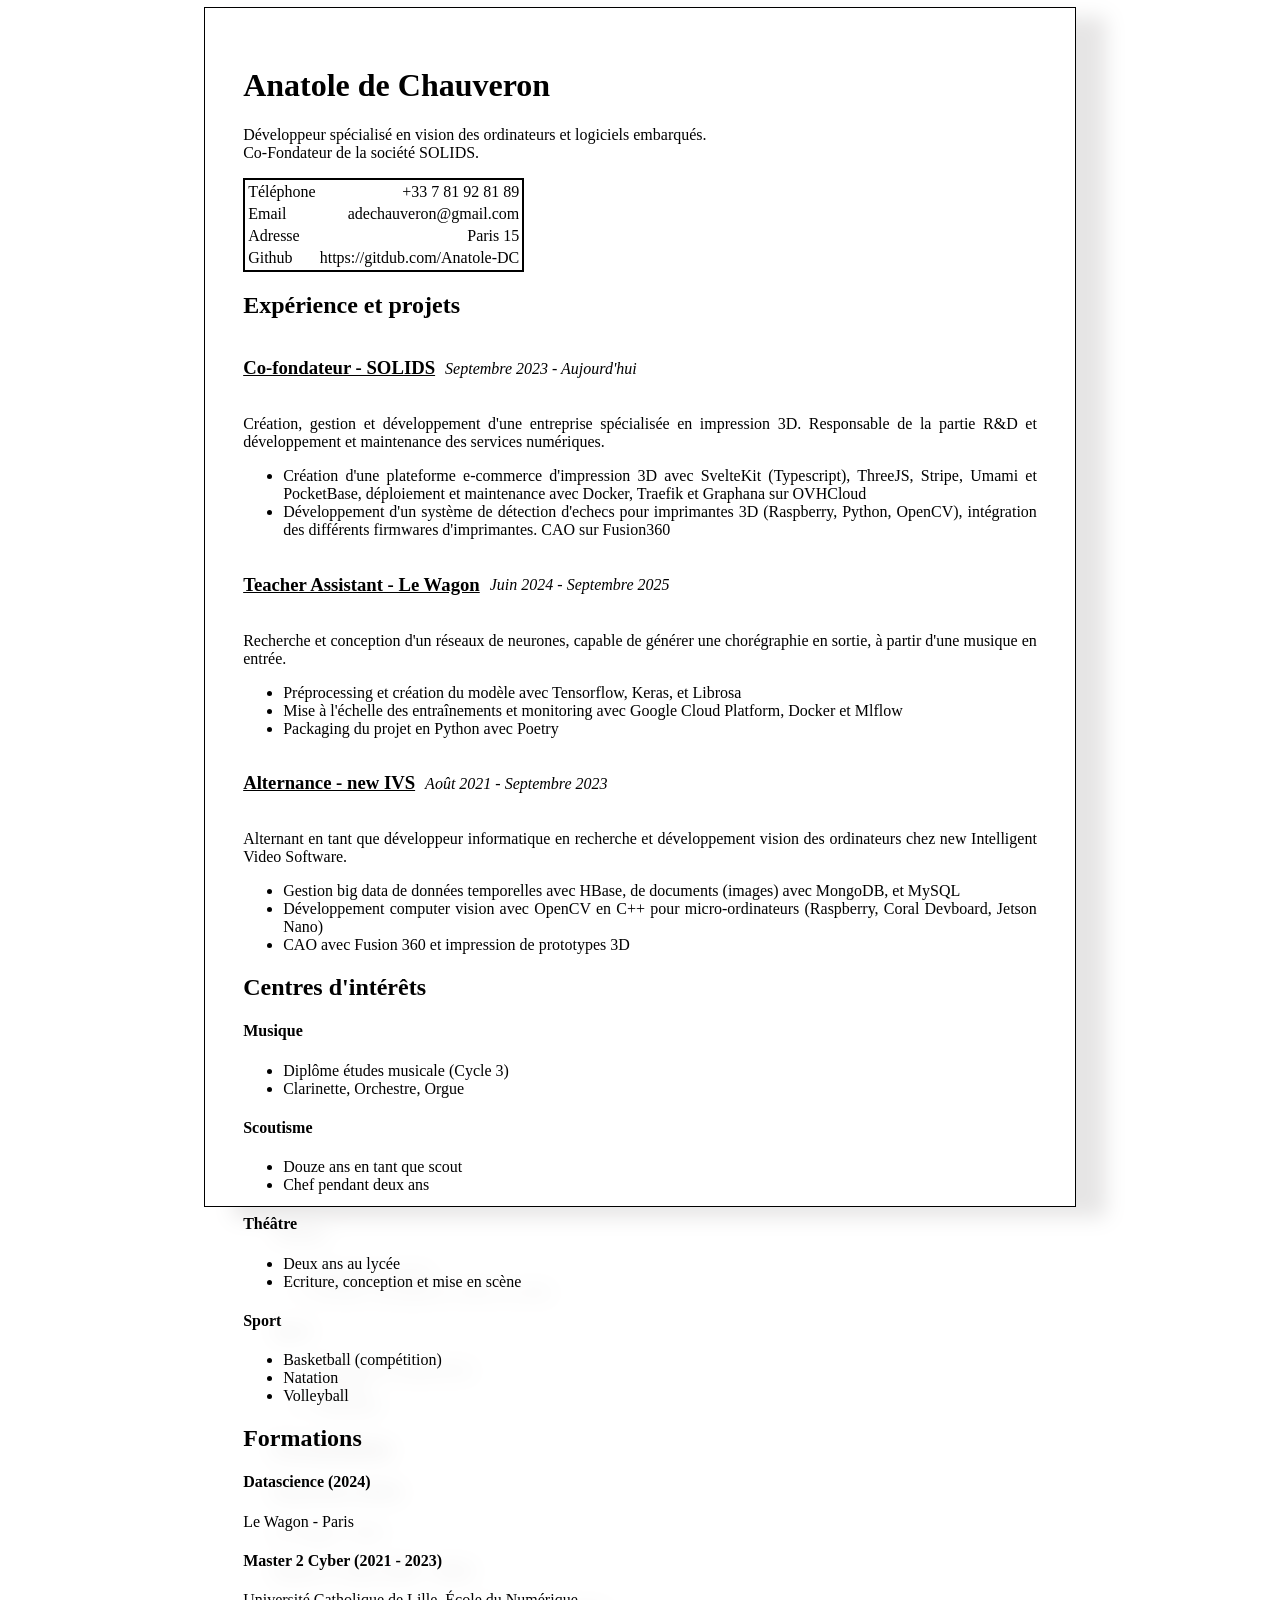
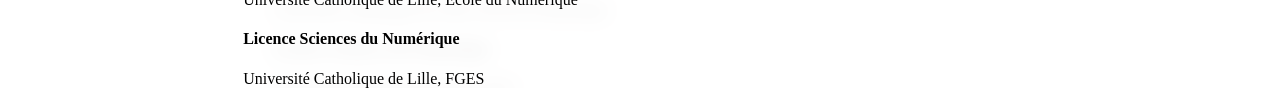
==== site/pages/index.html @ 86159a0c "Initial commit" ====
<!DOCTYPE html>
<html lang="en">
<head>
    <meta charset="UTF-8">
    <meta name="viewport" content="widtd=device-widtd, initial-scale=1.0">
    <title>Anatole de Chauveron</title>

    <link rel="stylesheet" href="../static/style.css">
</head>
<body>
    <header>
        <div class="description">
            <h1>Anatole de Chauveron</h1>
            <p>
                Développeur spécialisé en vision des ordinateurs et logiciels embarqués.
                <br>
                Co-Fondateur de la société SOLIDS.
            </p>
        </div>

        <table id="contact-infos">
            <thead>
                <th>Item</th>
                <th>Value</th>
            </thead>
            <tr><td>Téléphone</td> <td>+33 7 81 92 81 89</td></tr>
            <tr><td>Email</td> <td>adechauveron@gmail.com</td></tr>
            <tr><td>Adresse</td> <td>Paris 15</td></tr>
            <tr><td>Github</td> <td>https://gitdub.com/Anatole-DC</td></tr>
        </table>
    </header>

    <main>
        <h2>Expérience et projets</h2>

        <div id="solids" class="experience">
            <div class="experience-title">
                <h3>Co-fondateur - SOLIDS</h3>
                <h4>Septembre 2023 - Aujourd'hui</h4>
            </div>
            <p class="description">
                Création, gestion et développement d'une entreprise spécialisée en impression 3D.
                Responsable de la partie R&D et développement et maintenance des services numériques.
            </p>
            <ul class="tasks">
                <li>
                    Création d'une plateforme e-commerce d'impression 3D avec SvelteKit (Typescript),
                    ThreeJS, Stripe, Umami et PocketBase, déploiement et maintenance avec Docker,
                    Traefik et Graphana sur OVHCloud
                </li>
                <li>
                    Développement d'un système de détection d'echecs pour imprimantes 3D
                    (Raspberry, Python, OpenCV), intégration des différents firmwares d'imprimantes.
                    CAO sur Fusion360
                </li>
            </ul>
        </div>

        <div id="lewagon" class="experience">
            <div class="experience-title">
                <h3>Teacher Assistant - Le Wagon</h3>
                <h4>Juin 2024 - Septembre 2025</h4>
            </div>
            <p class="description">
                Recherche et conception d'un réseaux de neurones, capable de générer une chorégraphie en sortie, à partir d'une musique en entrée.
            </p>
            <ul class="tasks">
                <li>
                    Préprocessing et création du modèle avec Tensorflow, Keras, et Librosa
                </li>
                <li>
                    Mise à l'échelle des entraînements et monitoring avec Google Cloud Platform, Docker et Mlflow
                </li>
                <li>
                    Packaging du projet en Python avec Poetry
                </li>
            </ul>
        </div>

        <div id="ivs" class="experience">
            <div class="experience-title">
                <h3>Alternance - new IVS</h3>
                <h4>Août 2021 - Septembre 2023</h4>
            </div>
            <p class="description">
                Alternant en tant que développeur informatique en recherche et développement vision des ordinateurs chez new Intelligent Video Software.
            </p>
            <ul class="tasks">
                <li>
                    Gestion big data de données temporelles avec HBase, de documents (images) avec MongoDB, et MySQL
                </li>
                <li>
                    Développement computer vision avec OpenCV en C++ pour micro-ordinateurs (Raspberry, Coral Devboard, Jetson Nano)
                </li>
                <li>
                    CAO avec Fusion 360 et impression de prototypes 3D
                </li>
            </ul>
        </div>
    </main>

    <footer>
        <div class="interests">
            <h2>Centres d'intérêts</h2>

            <div class="interest" id="music">
                <h4>Musique</h4>
                <ul>
                    <li>Diplôme études musicale (Cycle 3)</li>
                    <li>Clarinette, Orchestre, Orgue</li>
                </ul>
            </div>

            <div class="interest" id="scoutisme">
                <h4>Scoutisme</h4>
                <ul>
                    <li>Douze ans en tant que scout</li>
                    <li>Chef pendant deux ans</li>
                </ul>
            </div>

            <div class="interest" id="theatre">
                <h4>Théâtre</h4>
                <ul>
                    <li>Deux ans au lycée</li>
                    <li>Ecriture, conception et mise en scène</li>
                </ul>
            </div>

            <div class="interest" id="sport">
                <h4>Sport</h4>
                <ul>
                    <li>Basketball (compétition)</li>
                    <li>Natation</li>
                    <li>Volleyball</li>
                </ul>
            </div>
        </div>

        <div class="formations">
            <h2>Formations</h2>
            
            <div class="formation">
                <div class="formation-title">
                    <h4>Datascience (2024)</h4>
                </div>
                <p>Le Wagon - Paris</p>
            </div>
            
            <div class="formation">
                <div class="formation-title">
                    <h4>Master 2 Cyber (2021 - 2023)</h4>
                </div>
                <p>Université Catholique de Lille, École du Numérique</p>
            </div>
            
            <div class="formation">
                <div class="formation-title">
                    <h4>Licence Sciences du Numérique</h4>
                </div>
                <p>Université Catholique de Lille, FGES</p>
            </div>
        </div>
    </footer>
</body>
</html>
---- site/static/style.css ----
html {
    background-color: white;
}

body {
    /* A4 dimensions */
    padding: 1cm;
    width: 21cm;
    height: 29.7cm;

    /* Elements for easy views when editing */
    outline: 1px solid black;
    filter: drop-shadow(30px 10px 10px rgb(230, 229, 229));
    background-color: rgb(255, 255, 255);

    /* Center the content on the page */
    margin-left:auto;
    margin-right:auto;

    /* Default text alignment */
    text-align: justify;
}

/* Contact align rules */
table#contact-infos {
    border: 2px solid black;
    text-align: left;
}
table#contact-infos > thead {
    /* visibility: hidden; */
    display: none;
}
table#contact-infos td + td, table#contact-infos th + th {
    text-align: right;
}

/* Experience style */
main div.experience-title {
    display: flex;
    gap: 10px;
}
main div.experience-title h3 {
    text-decoration: underline;
    font-weight: bold;
}
main div.experience-title h4 {
    font-weight: lighter;
    font-style: italic;
}

@page {
    size: A4 portrait;
    margin: 0;
}
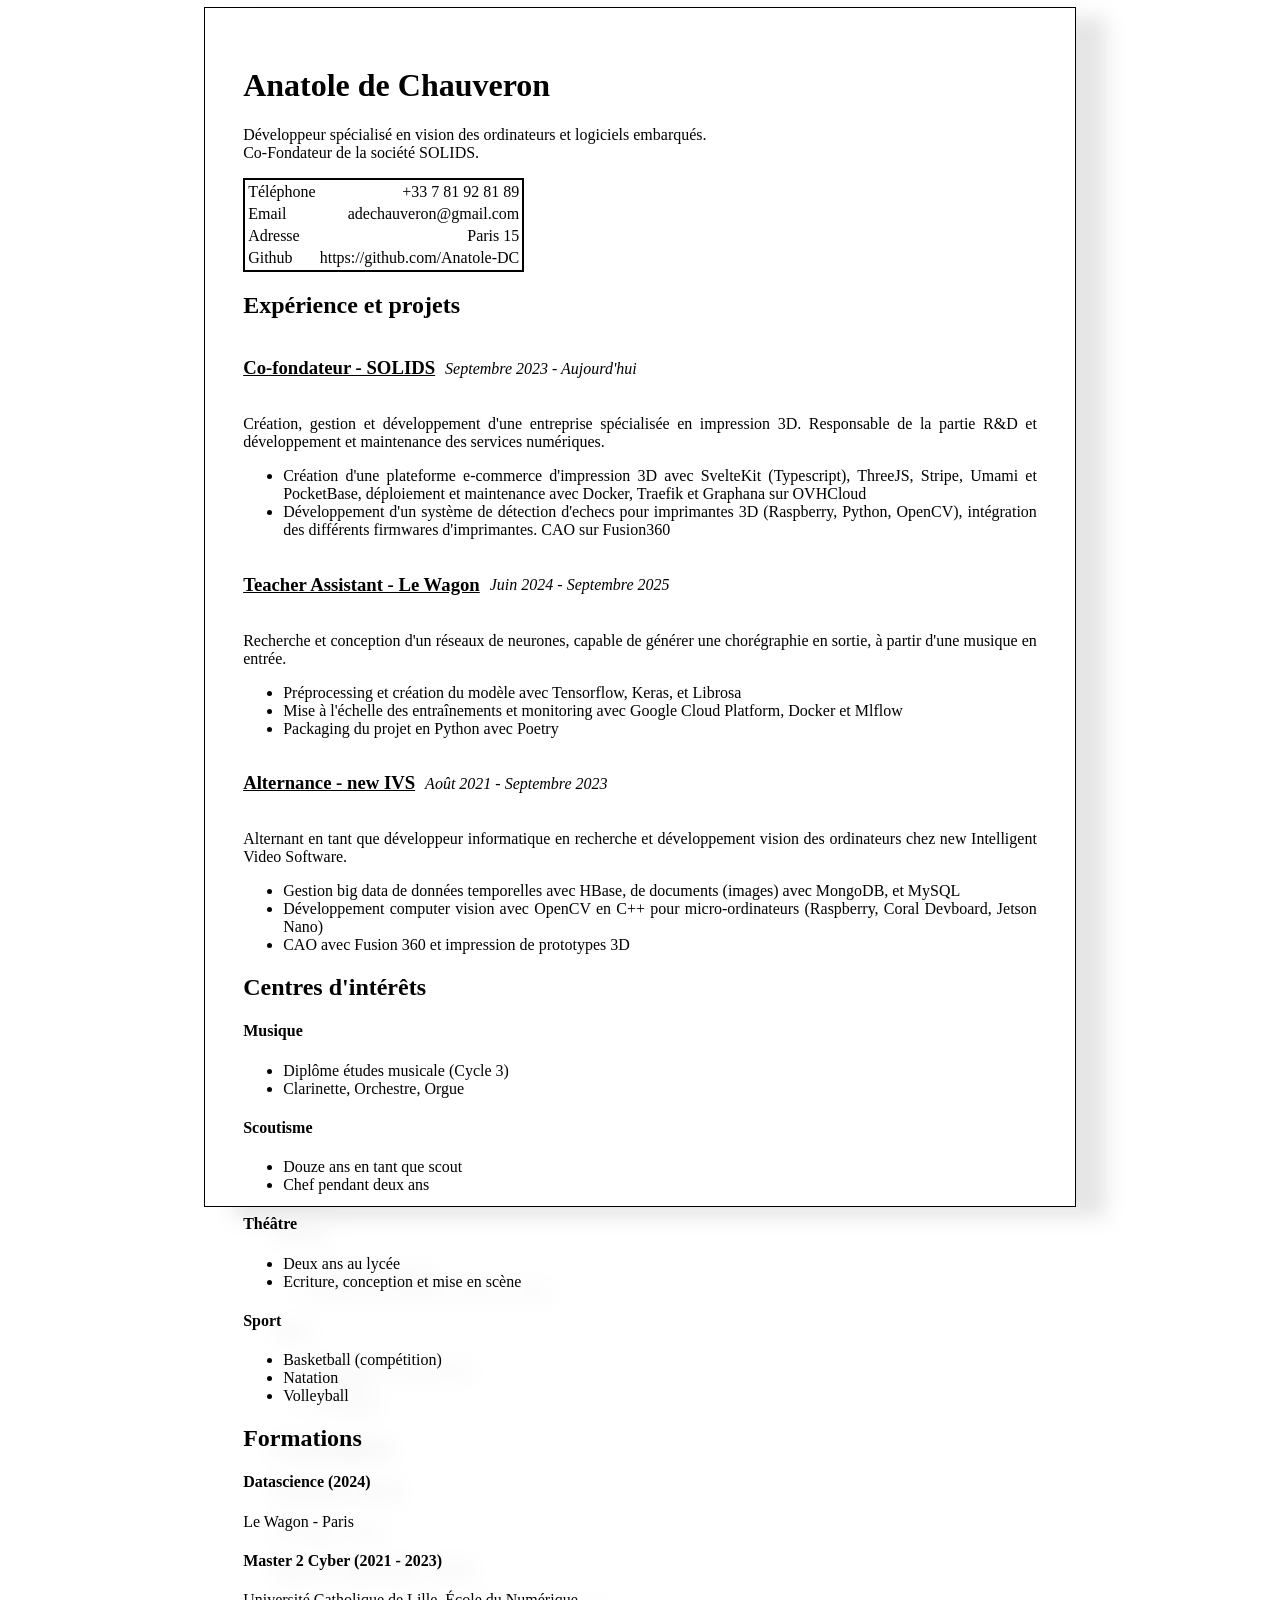
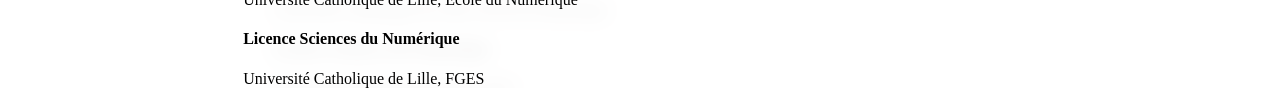
==== commit 48e789a5: "fix(typo): correct typo in github url" ====
--- a/site/pages/index.html
+++ b/site/pages/index.html
@@ -26,7 +26,7 @@
             <tr><td>Téléphone</td> <td>+33 7 81 92 81 89</td></tr>
             <tr><td>Email</td> <td>adechauveron@gmail.com</td></tr>
             <tr><td>Adresse</td> <td>Paris 15</td></tr>
-            <tr><td>Github</td> <td>https://gitdub.com/Anatole-DC</td></tr>
+            <tr><td>Github</td> <td>https://github.com/Anatole-DC</td></tr>
         </table>
     </header>
 
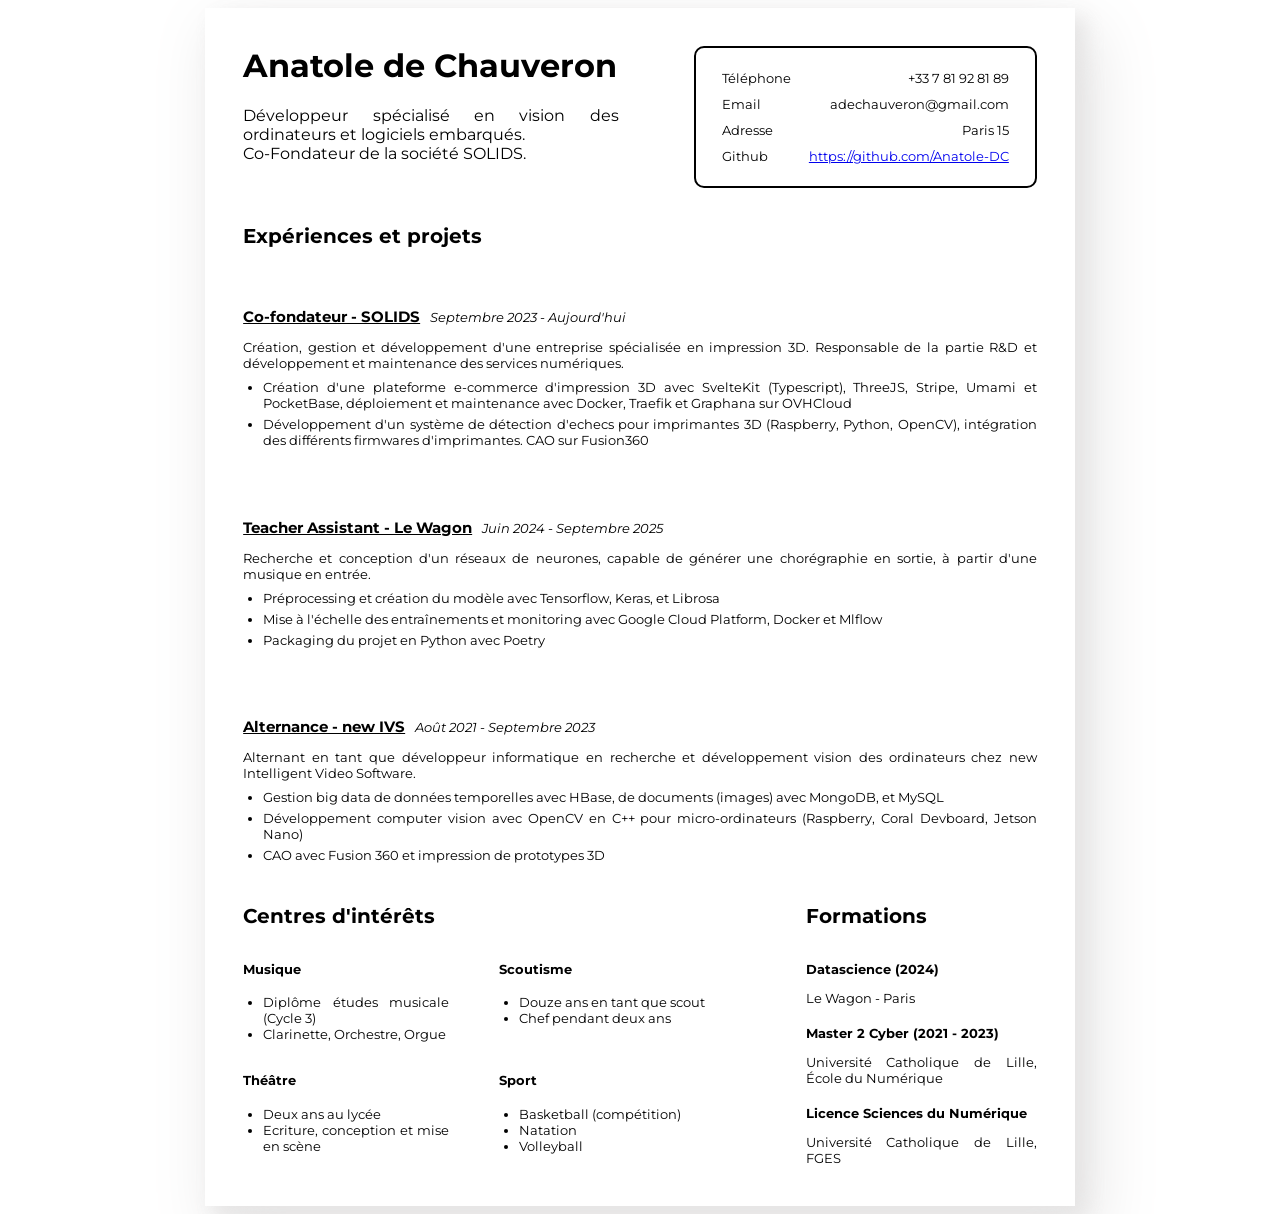
==== commit ba08c43a: "wip(style): improve visual of CV" ====
--- a/site/pages/index.html
+++ b/site/pages/index.html
@@ -2,7 +2,7 @@
 <html lang="en">
 <head>
     <meta charset="UTF-8">
-    <meta name="viewport" content="widtd=device-widtd, initial-scale=1.0">
+    <meta name="viewport" content="width=device-width, initial-scale=1.0">
     <title>Anatole de Chauveron</title>
 
     <link rel="stylesheet" href="../static/style.css">
@@ -26,12 +26,12 @@
             <tr><td>Téléphone</td> <td>+33 7 81 92 81 89</td></tr>
             <tr><td>Email</td> <td>adechauveron@gmail.com</td></tr>
             <tr><td>Adresse</td> <td>Paris 15</td></tr>
-            <tr><td>Github</td> <td>https://github.com/Anatole-DC</td></tr>
+            <tr><td>Github</td> <td><a target="_blank" rel="noopener noreferrer" href="https://github.com/Anatole-DC">https://github.com/Anatole-DC</a></td></tr>
         </table>
     </header>
 
     <main>
-        <h2>Expérience et projets</h2>
+        <h2>Expériences et projets</h2>
 
         <div id="solids" class="experience">
             <div class="experience-title">
@@ -100,66 +100,66 @@
     </main>
 
     <footer>
-        <div class="interests">
+        <div class="interest-area">
             <h2>Centres d'intérêts</h2>
 
-            <div class="interest" id="music">
-                <h4>Musique</h4>
-                <ul>
-                    <li>Diplôme études musicale (Cycle 3)</li>
-                    <li>Clarinette, Orchestre, Orgue</li>
-                </ul>
+            <div class="interests">
+                <div class="interest" id="music">
+                    <h4>Musique</h4>
+                    <ul>
+                        <li>Diplôme études musicale (Cycle 3)</li>
+                        <li>Clarinette, Orchestre, Orgue</li>
+                    </ul>
+                </div>
+    
+                <div class="interest" id="scoutisme">
+                    <h4>Scoutisme</h4>
+                    <ul>
+                        <li>Douze ans en tant que scout</li>
+                        <li>Chef pendant deux ans</li>
+                    </ul>
+                </div>
+    
+                <div class="interest" id="theatre">
+                    <h4>Théâtre</h4>
+                    <ul>
+                        <li>Deux ans au lycée</li>
+                        <li>Ecriture, conception et mise en scène</li>
+                    </ul>
+                </div>
+    
+                <div class="interest" id="sport">
+                    <h4>Sport</h4>
+                    <ul>
+                        <li>Basketball (compétition)</li>
+                        <li>Natation</li>
+                        <li>Volleyball</li>
+                    </ul>
+                </div>
             </div>
 
-            <div class="interest" id="scoutisme">
-                <h4>Scoutisme</h4>
-                <ul>
-                    <li>Douze ans en tant que scout</li>
-                    <li>Chef pendant deux ans</li>
-                </ul>
-            </div>
-
-            <div class="interest" id="theatre">
-                <h4>Théâtre</h4>
-                <ul>
-                    <li>Deux ans au lycée</li>
-                    <li>Ecriture, conception et mise en scène</li>
-                </ul>
-            </div>
-
-            <div class="interest" id="sport">
-                <h4>Sport</h4>
-                <ul>
-                    <li>Basketball (compétition)</li>
-                    <li>Natation</li>
-                    <li>Volleyball</li>
-                </ul>
-            </div>
         </div>
 
-        <div class="formations">
+        <div id="formation-area">
             <h2>Formations</h2>
-            
-            <div class="formation">
-                <div class="formation-title">
+
+            <div class="formations">
+                <div class="formation">
                     <h4>Datascience (2024)</h4>
+                    <p>Le Wagon - Paris</p>
                 </div>
-                <p>Le Wagon - Paris</p>
+                
+                <div class="formation">
+                    <h4>Master 2 Cyber (2021 - 2023)</h4>
+                    <p>Université Catholique de Lille, École du Numérique</p>
+                </div>
+                
+                <div class="formation">
+                    <h4>Licence Sciences du Numérique</h4>
+                    <p>Université Catholique de Lille, FGES</p>
+                </div>
             </div>
             
-            <div class="formation">
-                <div class="formation-title">
-                    <h4>Master 2 Cyber (2021 - 2023)</h4>
-                </div>
-                <p>Université Catholique de Lille, École du Numérique</p>
-            </div>
-            
-            <div class="formation">
-                <div class="formation-title">
-                    <h4>Licence Sciences du Numérique</h4>
-                </div>
-                <p>Université Catholique de Lille, FGES</p>
-            </div>
         </div>
     </footer>
 </body>
--- a/site/static/style.css
+++ b/site/static/style.css
@@ -1,54 +1,203 @@
+/* Font Face Declarations */
+@font-face {
+    font-family: 'Montserrat';
+    src: url('./fonts/Montserrat/static/Montserrat-Regular.ttf') format('truetype');
+    font-weight: 400;
+    font-style: normal;
+}
+
+@font-face {
+    font-family: 'Montserrat';
+    src: url('./fonts/Montserrat/static/Montserrat-Bold.ttf') format('truetype');
+    font-weight: 700;
+    font-style: normal;
+}
+
+@font-face {
+    font-family: 'Montserrat';
+    src: url('./fonts/Montserrat/static/Montserrat-Light.ttf') format('truetype');
+    font-weight: 300;
+    font-style: normal;
+}
+
+@font-face {
+    font-family: 'Montserrat';
+    src: url('./fonts/Montserrat/static/Montserrat-Italic.ttf') format('truetype');
+    font-weight: 400;
+    font-style: italic;
+}
+
 html {
     background-color: white;
 }
 
 body {
+    font-family: 'Montserrat', Arial, sans-serif;
+    font-size: small;
+    
     /* A4 dimensions */
     padding: 1cm;
     width: 21cm;
     height: 29.7cm;
 
     /* Elements for easy views when editing */
-    outline: 1px solid black;
-    filter: drop-shadow(30px 10px 10px rgb(230, 229, 229));
+    /* outline: 1px solid black; */
+    filter: drop-shadow(10px 10px 10px rgb(230, 229, 229)) drop-shadow(10px 20px 30px rgb(230, 229, 229));
     background-color: rgb(255, 255, 255);
 
     /* Center the content on the page */
-    margin-left:auto;
-    margin-right:auto;
+    margin-left: auto;
+    margin-right: auto;
 
     /* Default text alignment */
     text-align: justify;
-}
-
-/* Contact align rules */
+
+    /* Ensure elements use full page*/
+    display: flex;
+    flex-direction: column;
+    justify-content: space-between;
+}
+
+/* Header Grid Layout */
+header {
+    display: grid;
+    grid-template-columns: 1fr auto;
+    column-gap: 75px;
+    align-items: start;
+    margin-bottom: 20px;
+}
+
+header .description h1 {
+    /* margin: 0 0 10px 0; */
+    margin-top: 0;
+    font-size: xx-large;
+}
+
+header .description p {
+    margin: 0;
+    font-size: larger;
+    /* font-style: italic; */
+}
+
+/* Contact table styling */
 table#contact-infos {
+    /* border-radius: 10px;
+    border-collapse: collapse; */
     border: 2px solid black;
+
+    border-collapse: separate;
+    border-radius: 10px;
+
+    padding: 16px;
+
     text-align: left;
-}
+    min-width: 250px;
+    height: 100%;
+}
+
 table#contact-infos > thead {
-    /* visibility: hidden; */
     display: none;
 }
+
+table#contact-infos td {
+    padding: 4px 8px;
+}
+
+/* table#contact-infos td:first-child {
+    font-weight: bold;
+    background-color: #f0f0f0;
+} */
+
 table#contact-infos td + td, table#contact-infos th + th {
     text-align: right;
 }
 
-/* Experience style */
+/* Experience style (no grid - as requested) */
+main {
+    /* margin-bottom: 20px; */
+    height: 100%;
+    display: flex;
+    flex-direction: column;
+    justify-content: space-between;
+}
+
+main h2 {
+    margin-bottom: 15px;
+}
+
+main div.experience {
+    margin-bottom: 20px;
+}
+
 main div.experience-title {
     display: flex;
     gap: 10px;
 }
+
 main div.experience-title h3 {
     text-decoration: underline;
     font-weight: bold;
-}
+    margin-bottom: 0px;
+}
+
 main div.experience-title h4 {
     font-weight: lighter;
     font-style: italic;
-}
-
-@page {
-    size: A4 portrait;
+    margin-bottom: 0px;
+}
+
+main div.experience .description {
+    margin-bottom: 8px;
+}
+
+main div.experience ul.tasks {
     margin: 0;
-}
+    padding-left: 20px;
+}
+
+main div.experience ul.tasks li {
+    margin-bottom: 5px;
+}
+
+/* Footer Grid Layout - Two columns */
+footer {
+    display: grid;
+    grid-template-columns: 2fr 1fr;
+    column-gap: 100px;
+    align-items: stretch;
+}
+
+footer h2 {
+    margin-bottom: 15px;
+}
+
+/* Interests Grid Layout */
+.interests {
+    display: grid;
+    grid-template-columns: 1fr 1fr;
+    column-gap: 50px;
+    /* align-items: end; */
+}
+
+div.interest > ul {
+    padding-left: 20px;
+}
+
+/* Formations */
+.formations {
+    display: flex;
+    flex-direction: column;
+    justify-content: space-between;
+}
+
+div.formation * {
+    margin-bottom: 2px;
+}
+
+/* PDF export */
+@media print {
+    @page {
+        size: A4 portrait;
+        margin: 0;
+    }
+}
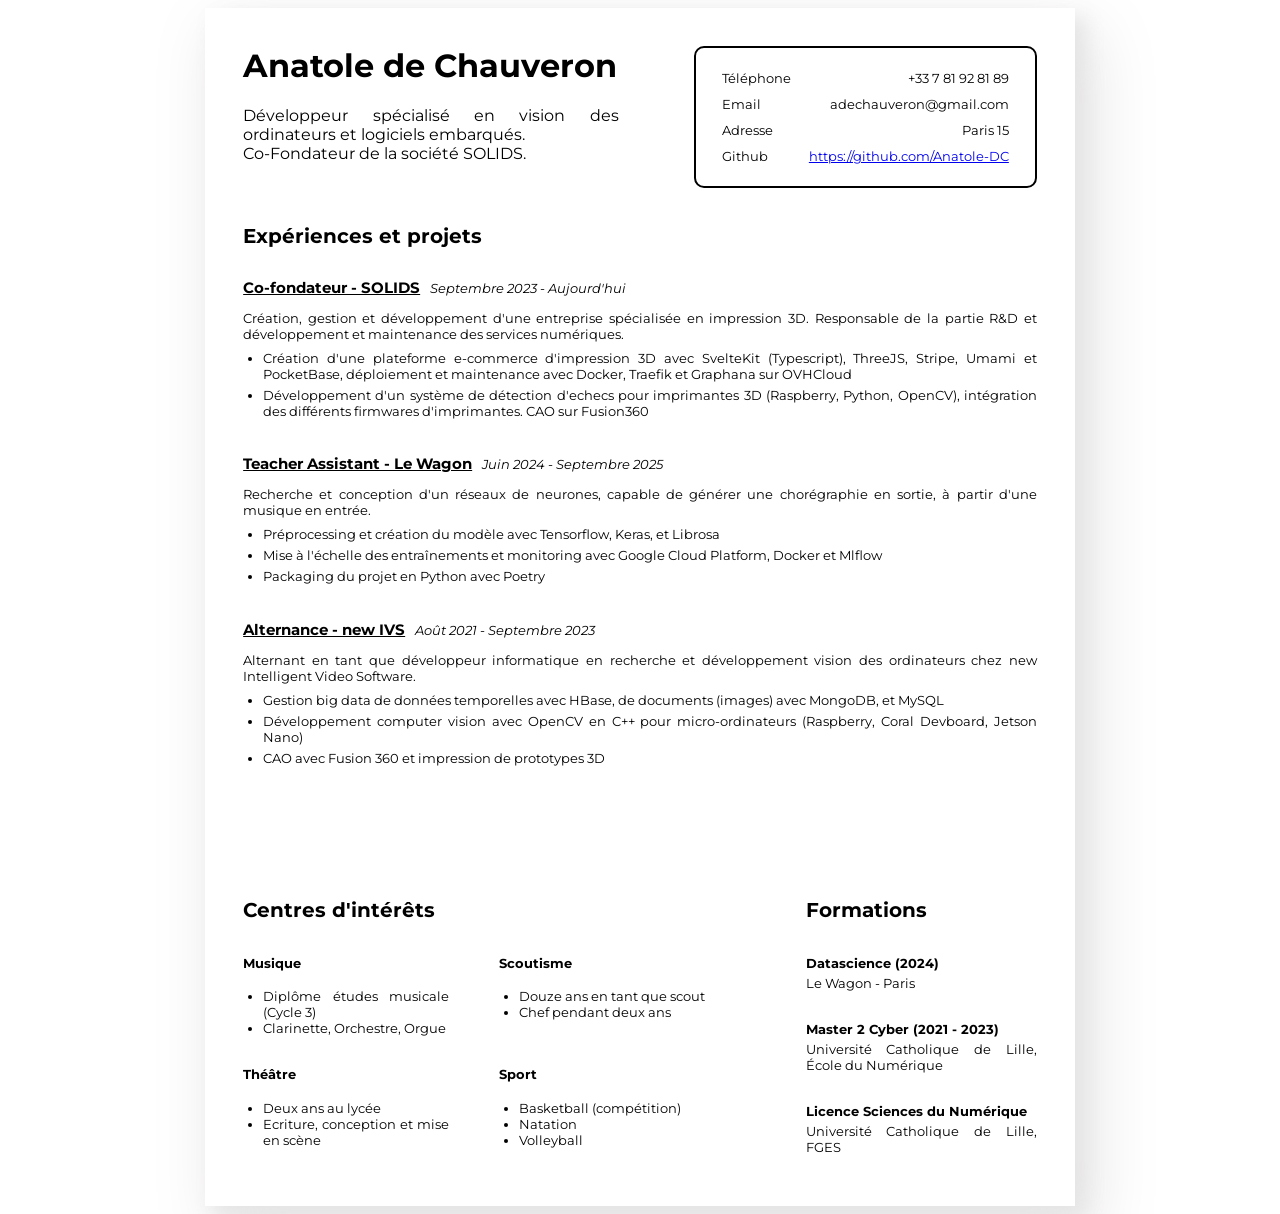
==== commit bf94022b: "wip(style): improve main section" ====
--- a/site/pages/index.html
+++ b/site/pages/index.html
@@ -33,70 +33,74 @@
     <main>
         <h2>Expériences et projets</h2>
 
-        <div id="solids" class="experience">
-            <div class="experience-title">
-                <h3>Co-fondateur - SOLIDS</h3>
-                <h4>Septembre 2023 - Aujourd'hui</h4>
+        <div id="experiences">
+
+            <div id="solids" class="experience">
+                <div class="experience-title">
+                    <h3>Co-fondateur - SOLIDS</h3>
+                    <h4>Septembre 2023 - Aujourd'hui</h4>
+                </div>
+                <p class="description">
+                    Création, gestion et développement d'une entreprise spécialisée en impression 3D.
+                    Responsable de la partie R&D et développement et maintenance des services numériques.
+                </p>
+                <ul class="tasks">
+                    <li>
+                        Création d'une plateforme e-commerce d'impression 3D avec SvelteKit (Typescript),
+                        ThreeJS, Stripe, Umami et PocketBase, déploiement et maintenance avec Docker,
+                        Traefik et Graphana sur OVHCloud
+                    </li>
+                    <li>
+                        Développement d'un système de détection d'echecs pour imprimantes 3D
+                        (Raspberry, Python, OpenCV), intégration des différents firmwares d'imprimantes.
+                        CAO sur Fusion360
+                    </li>
+                </ul>
             </div>
-            <p class="description">
-                Création, gestion et développement d'une entreprise spécialisée en impression 3D.
-                Responsable de la partie R&D et développement et maintenance des services numériques.
-            </p>
-            <ul class="tasks">
-                <li>
-                    Création d'une plateforme e-commerce d'impression 3D avec SvelteKit (Typescript),
-                    ThreeJS, Stripe, Umami et PocketBase, déploiement et maintenance avec Docker,
-                    Traefik et Graphana sur OVHCloud
-                </li>
-                <li>
-                    Développement d'un système de détection d'echecs pour imprimantes 3D
-                    (Raspberry, Python, OpenCV), intégration des différents firmwares d'imprimantes.
-                    CAO sur Fusion360
-                </li>
-            </ul>
+    
+            <div id="lewagon" class="experience">
+                <div class="experience-title">
+                    <h3>Teacher Assistant - Le Wagon</h3>
+                    <h4>Juin 2024 - Septembre 2025</h4>
+                </div>
+                <p class="description">
+                    Recherche et conception d'un réseaux de neurones, capable de générer une chorégraphie en sortie, à partir d'une musique en entrée.
+                </p>
+                <ul class="tasks">
+                    <li>
+                        Préprocessing et création du modèle avec Tensorflow, Keras, et Librosa
+                    </li>
+                    <li>
+                        Mise à l'échelle des entraînements et monitoring avec Google Cloud Platform, Docker et Mlflow
+                    </li>
+                    <li>
+                        Packaging du projet en Python avec Poetry
+                    </li>
+                </ul>
+            </div>
+    
+            <div id="ivs" class="experience">
+                <div class="experience-title">
+                    <h3>Alternance - new IVS</h3>
+                    <h4>Août 2021 - Septembre 2023</h4>
+                </div>
+                <p class="description">
+                    Alternant en tant que développeur informatique en recherche et développement vision des ordinateurs chez new Intelligent Video Software.
+                </p>
+                <ul class="tasks">
+                    <li>
+                        Gestion big data de données temporelles avec HBase, de documents (images) avec MongoDB, et MySQL
+                    </li>
+                    <li>
+                        Développement computer vision avec OpenCV en C++ pour micro-ordinateurs (Raspberry, Coral Devboard, Jetson Nano)
+                    </li>
+                    <li>
+                        CAO avec Fusion 360 et impression de prototypes 3D
+                    </li>
+                </ul>
+            </div>
         </div>
 
-        <div id="lewagon" class="experience">
-            <div class="experience-title">
-                <h3>Teacher Assistant - Le Wagon</h3>
-                <h4>Juin 2024 - Septembre 2025</h4>
-            </div>
-            <p class="description">
-                Recherche et conception d'un réseaux de neurones, capable de générer une chorégraphie en sortie, à partir d'une musique en entrée.
-            </p>
-            <ul class="tasks">
-                <li>
-                    Préprocessing et création du modèle avec Tensorflow, Keras, et Librosa
-                </li>
-                <li>
-                    Mise à l'échelle des entraînements et monitoring avec Google Cloud Platform, Docker et Mlflow
-                </li>
-                <li>
-                    Packaging du projet en Python avec Poetry
-                </li>
-            </ul>
-        </div>
-
-        <div id="ivs" class="experience">
-            <div class="experience-title">
-                <h3>Alternance - new IVS</h3>
-                <h4>Août 2021 - Septembre 2023</h4>
-            </div>
-            <p class="description">
-                Alternant en tant que développeur informatique en recherche et développement vision des ordinateurs chez new Intelligent Video Software.
-            </p>
-            <ul class="tasks">
-                <li>
-                    Gestion big data de données temporelles avec HBase, de documents (images) avec MongoDB, et MySQL
-                </li>
-                <li>
-                    Développement computer vision avec OpenCV en C++ pour micro-ordinateurs (Raspberry, Coral Devboard, Jetson Nano)
-                </li>
-                <li>
-                    CAO avec Fusion 360 et impression de prototypes 3D
-                </li>
-            </ul>
-        </div>
     </main>
 
     <footer>
--- a/site/static/style.css
+++ b/site/static/style.css
@@ -114,8 +114,12 @@
 
 /* Experience style (no grid - as requested) */
 main {
+    height: 100%;
+}
+
+main#experiences {
     /* margin-bottom: 20px; */
-    height: 100%;
+    /* height: 100%; */
     display: flex;
     flex-direction: column;
     justify-content: space-between;
@@ -190,8 +194,12 @@
     justify-content: space-between;
 }
 
-div.formation * {
-    margin-bottom: 2px;
+div.formation h4 {
+    margin-bottom: 4px;
+}
+
+div.formation p {
+    margin-top: 0;
 }
 
 /* PDF export */
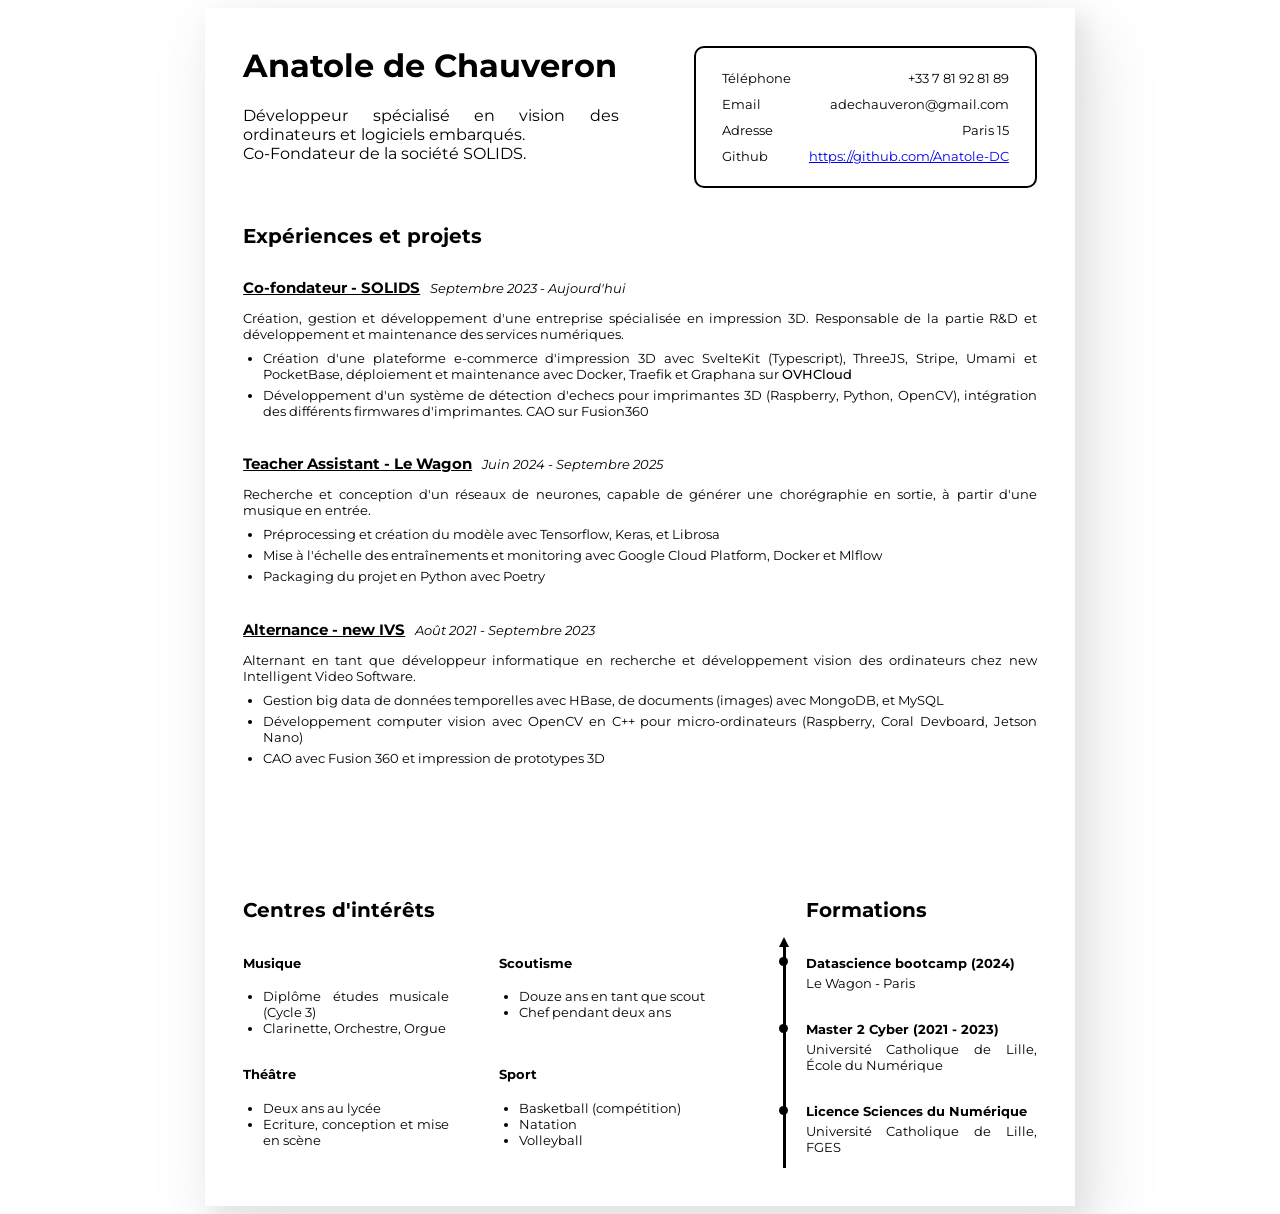
==== commit fa0a2e1d: "feat(timeline): working timeline" ====
--- a/site/pages/index.html
+++ b/site/pages/index.html
@@ -48,7 +48,7 @@
                     <li>
                         Création d'une plateforme e-commerce d'impression 3D avec SvelteKit (Typescript),
                         ThreeJS, Stripe, Umami et PocketBase, déploiement et maintenance avec Docker,
-                        Traefik et Graphana sur OVHCloud
+                        Traefik et Graphana sur <tech>OVHCloud</tech>
                     </li>
                     <li>
                         Développement d'un système de détection d'echecs pour imprimantes 3D
@@ -149,7 +149,7 @@
 
             <div class="formations">
                 <div class="formation">
-                    <h4>Datascience (2024)</h4>
+                    <h4>Datascience bootcamp (2024)</h4>
                     <p>Le Wagon - Paris</p>
                 </div>
                 
--- a/site/static/style.css
+++ b/site/static/style.css
@@ -25,6 +25,19 @@
     src: url('./fonts/Montserrat/static/Montserrat-Italic.ttf') format('truetype');
     font-weight: 400;
     font-style: italic;
+}
+
+@font-face {
+    font-family: 'Montserrat';
+    src: url('./fonts/Montserrat/static/Montserrat-Medium.ttf') format('truetype');
+    font-weight: 500;
+    font-style: normal;
+}
+
+
+tech {
+    /* color: rgb(0, 0, 0); */
+    font-weight: 500;
 }
 
 html {
@@ -56,6 +69,8 @@
     display: flex;
     flex-direction: column;
     justify-content: space-between;
+
+    color: rgb(0, 0, 0);
 }
 
 /* Header Grid Layout */
@@ -202,6 +217,70 @@
     margin-top: 0;
 }
 
+/* Formation timeline */
+
+.formations {
+  position: relative;
+}
+
+/* Arrow at the top of the timeline */
+.formations::before {
+  content: '';
+  position: absolute;
+  top: 0px;
+  left: -11.5%;
+  width: 0;
+  height: 0;
+  border-left: 5px solid transparent;
+  border-right: 5px solid transparent;
+  border-bottom: 10px solid rgb(0, 0, 0);
+  z-index: 2;
+}
+
+/* The actual timeline (the vertical ruler) */
+.formations::after {
+  content: '';
+  position: absolute;
+  width: 3px;
+  background-color: rgb(0, 0, 0);
+  top: 10px;
+  bottom: 0;
+  left: -10%;
+}
+
+/* Container around content */
+.formation {
+  position: relative;
+}
+
+/* The circles on the timeline */
+.formation::after {
+  content: '';
+  position: absolute;
+  width: 9px;
+  height: 9px;
+  left: -11.5%;
+  background-color: rgb(0, 0, 0);
+  top: 20px;
+  border-radius: 50%;
+  z-index: 1;
+}
+
+/* Add arrows to the formation containers */
+/* .formation::before {
+  content: " ";
+  height: 0;
+  position: absolute;
+  top: 22px;
+  width: 0;
+  z-index: 1;
+  left: -8%;
+  border: medium solid rgb(0, 0, 0);
+  border-width: 5px 5px 5px 0;
+  border-color: transparent rgb(0, 0, 0) transparent transparent;
+} */
+
+
 /* PDF export */
 @media print {
     @page {
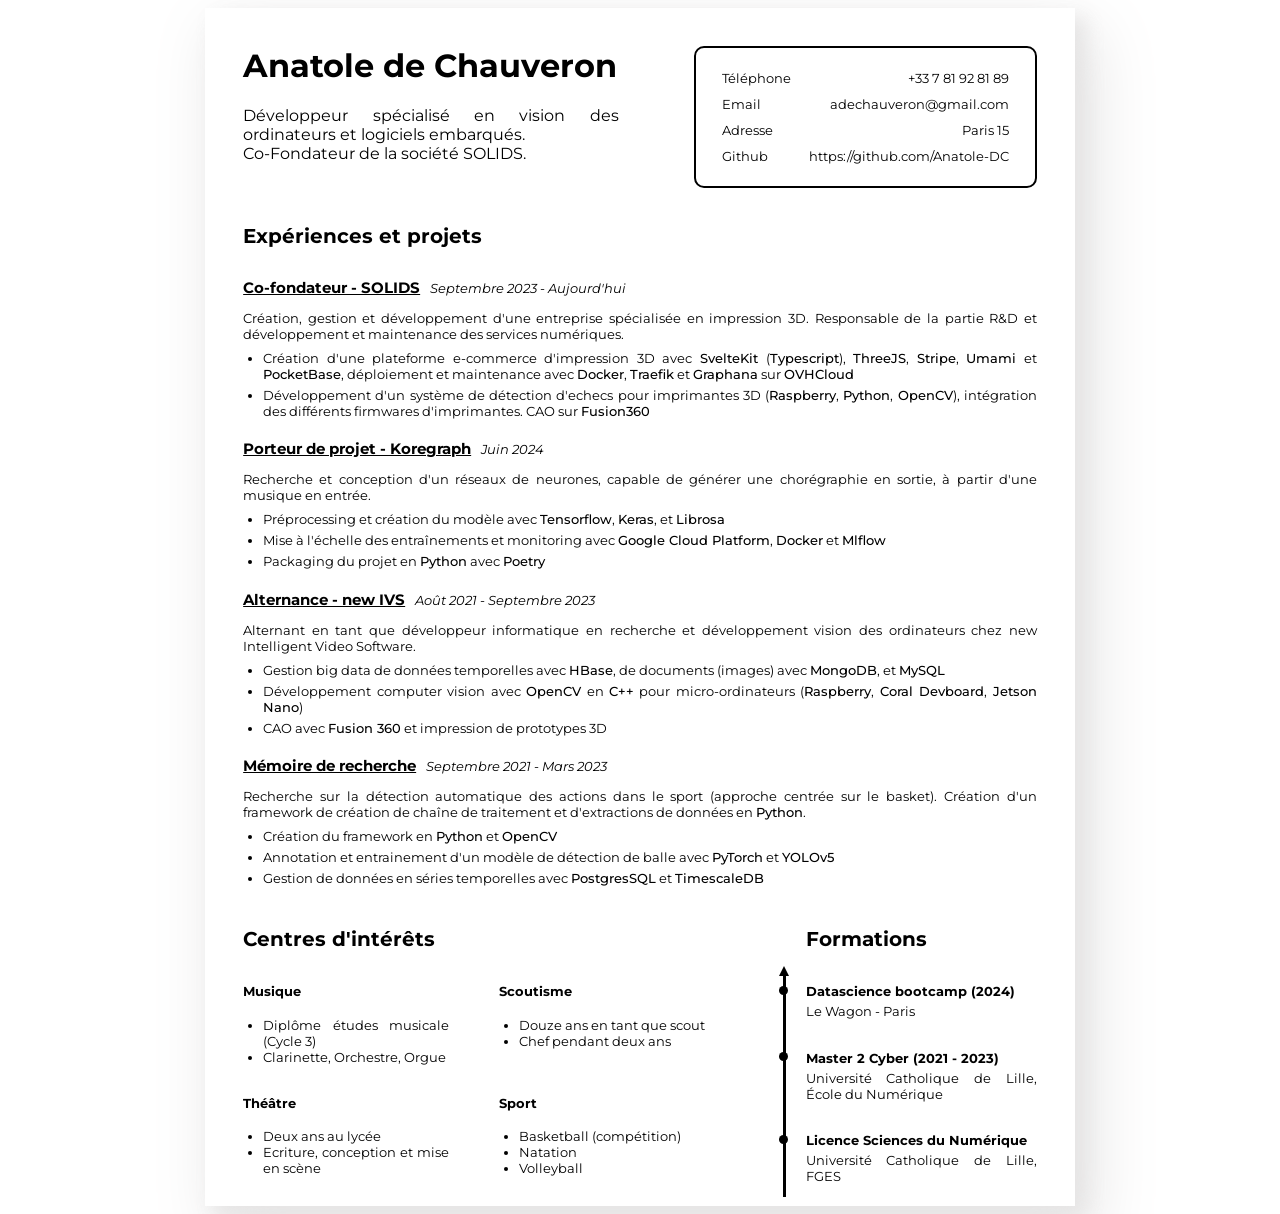
==== commit 98fe4853: "feat(links): link to projects" ====
--- a/site/pages/index.html
+++ b/site/pages/index.html
@@ -37,7 +37,7 @@
 
             <div id="solids" class="experience">
                 <div class="experience-title">
-                    <h3>Co-fondateur - SOLIDS</h3>
+                    <h3><a target="_blank" rel="noopener noreferrer" href="https://www.solids-workshop.fr/">Co-fondateur - SOLIDS</a></h3>
                     <h4>Septembre 2023 - Aujourd'hui</h4>
                 </div>
                 <p class="description">
@@ -46,42 +46,42 @@
                 </p>
                 <ul class="tasks">
                     <li>
-                        Création d'une plateforme e-commerce d'impression 3D avec SvelteKit (Typescript),
-                        ThreeJS, Stripe, Umami et PocketBase, déploiement et maintenance avec Docker,
-                        Traefik et Graphana sur <tech>OVHCloud</tech>
+                        Création d'une plateforme e-commerce d'impression 3D avec <tech>SvelteKit</tech> (<tech>Typescript</tech>),
+                        <tech>ThreeJS</tech>, <tech>Stripe</tech>, <tech>Umami</tech> et <tech>PocketBase</tech>, déploiement et maintenance avec <tech>Docker</tech>,
+                        <tech>Traefik</tech> et <tech>Graphana</tech> sur <tech>OVHCloud</tech>
                     </li>
                     <li>
                         Développement d'un système de détection d'echecs pour imprimantes 3D
-                        (Raspberry, Python, OpenCV), intégration des différents firmwares d'imprimantes.
-                        CAO sur Fusion360
+                        (<tech>Raspberry</tech>, <tech>Python</tech>, <tech>OpenCV</tech>), intégration des différents firmwares d'imprimantes.
+                        CAO sur <tech>Fusion360</tech>
                     </li>
                 </ul>
             </div>
     
             <div id="lewagon" class="experience">
                 <div class="experience-title">
-                    <h3>Teacher Assistant - Le Wagon</h3>
-                    <h4>Juin 2024 - Septembre 2025</h4>
+                    <h3><a target="_blank" rel="noopener noreferrer" href="https://github.com/Anatole-DC/koregraph">Porteur de projet - Koregraph</a></h3>
+                    <h4>Juin 2024</h4>
                 </div>
                 <p class="description">
                     Recherche et conception d'un réseaux de neurones, capable de générer une chorégraphie en sortie, à partir d'une musique en entrée.
                 </p>
                 <ul class="tasks">
                     <li>
-                        Préprocessing et création du modèle avec Tensorflow, Keras, et Librosa
+                        Préprocessing et création du modèle avec <tech>Tensorflow</tech>, <tech>Keras</tech>, et <tech>Librosa</tech>
                     </li>
                     <li>
-                        Mise à l'échelle des entraînements et monitoring avec Google Cloud Platform, Docker et Mlflow
+                        Mise à l'échelle des entraînements et monitoring avec <tech>Google Cloud Platform</tech>, <tech>Docker</tech> et <tech>Mlflow</tech>
                     </li>
                     <li>
-                        Packaging du projet en Python avec Poetry
+                        Packaging du projet en <tech>Python</tech> avec <tech>Poetry</tech>
                     </li>
                 </ul>
             </div>
     
             <div id="ivs" class="experience">
                 <div class="experience-title">
-                    <h3>Alternance - new IVS</h3>
+                    <h3><a target="_blank" rel="noopener noreferrer" href="https://ivstore.fr/index.php/en/home/">Alternance - new IVS</a></h3>
                     <h4>Août 2021 - Septembre 2023</h4>
                 </div>
                 <p class="description">
@@ -89,13 +89,34 @@
                 </p>
                 <ul class="tasks">
                     <li>
-                        Gestion big data de données temporelles avec HBase, de documents (images) avec MongoDB, et MySQL
+                        Gestion big data de données temporelles avec <tech>HBase</tech>, de documents (images) avec <tech>MongoDB</tech>, et <tech>MySQL</tech>
                     </li>
                     <li>
-                        Développement computer vision avec OpenCV en C++ pour micro-ordinateurs (Raspberry, Coral Devboard, Jetson Nano)
+                        Développement computer vision avec <tech>OpenCV</tech> en <tech>C++</tech> pour micro-ordinateurs (<tech>Raspberry</tech>, <tech>Coral Devboard</tech>, <tech>Jetson Nano</tech>)
                     </li>
                     <li>
-                        CAO avec Fusion 360 et impression de prototypes 3D
+                        CAO avec <tech>Fusion 360</tech> et impression de prototypes 3D
+                    </li>
+                </ul>
+            </div>
+
+            <div id="memoire" class="experience">
+                <div class="experience-title">
+                    <h3><a target="_blank" rel="noopener noreferrer" href="https://drive.google.com/file/d/1e7dcLuqfZApFxsHKO7zxOB4DJYxNpwvd/view?usp=sharing">Mémoire de recherche</a></h3>
+                    <h4>Septembre 2021 - Mars 2023</h4>
+                </div>
+                <p class="description">
+                    Recherche sur la détection automatique des actions dans le sport (approche centrée sur le basket). Création d'un framework de création de chaîne de traitement et d'extractions de données en <tech>Python</tech>.
+                </p>
+                <ul class="tasks">
+                    <li>
+                        Création du framework en <tech>Python</tech> et <tech>OpenCV</tech>
+                    </li>
+                    <li>
+                        Annotation et entrainement d'un modèle de détection de balle avec <tech>PyTorch</tech> et <tech>YOLOv5</tech>
+                    </li>
+                    <li>
+                        Gestion de données en séries temporelles avec <tech>PostgresSQL</tech> et <tech>TimescaleDB</tech>
                     </li>
                 </ul>
             </div>
--- a/site/static/style.css
+++ b/site/static/style.css
@@ -130,7 +130,14 @@
 /* Experience style (no grid - as requested) */
 main {
     height: 100%;
-}
+    margin-bottom: 20px;
+}
+
+a {
+    color: black;
+    text-decoration: none;
+}
+
 
 main#experiences {
     /* margin-bottom: 20px; */
@@ -144,9 +151,9 @@
     margin-bottom: 15px;
 }
 
-main div.experience {
+/* main div.experience {
     margin-bottom: 20px;
-}
+} */
 
 main div.experience-title {
     display: flex;
@@ -287,4 +294,25 @@
         size: A4 portrait;
         margin: 0;
     }
+    
+    html {
+        background-color: transparent;
+    }
+    
+    body {
+        /* Remove drop shadow and outline for print */
+        filter: none;
+        outline: none;
+        
+        /* Remove margins to ensure full page usage */
+        margin: 0;
+        
+        /* Ensure proper positioning */
+        position: relative;
+        
+        /* Keep A4 dimensions but remove any extra spacing */
+        width: 21cm;
+        height: 29.7cm;
+        padding: 1cm;
+    }
 }
